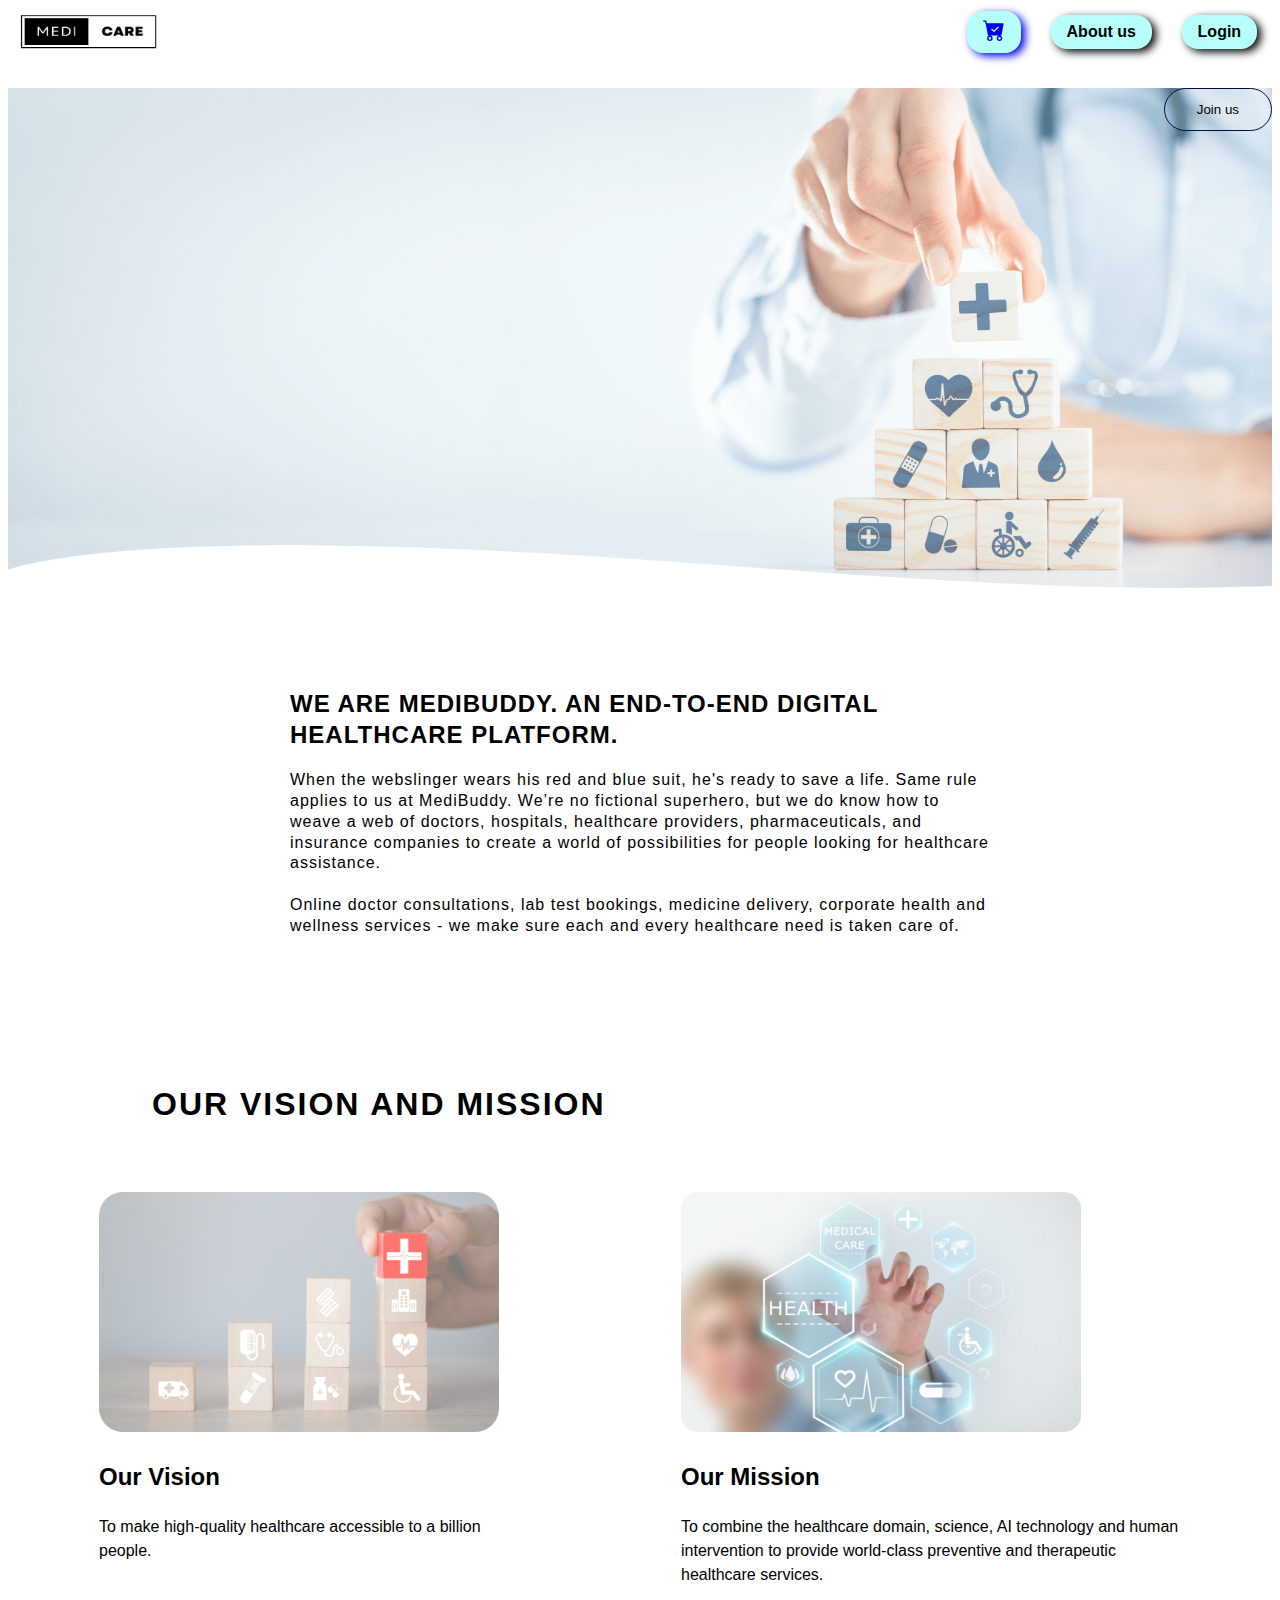
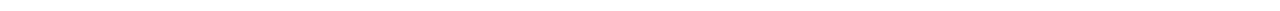
==== aboutus.html @ 4205ca11 "blur property added" ====
<!DOCTYPE html>
<html lang="en">

<head>
    <meta charset="UTF-8">
    <meta name="viewport" content="width=device-width, initial-scale=1.0">
    <title>About us</title>
    <link rel="stylesheet" href="styles.css">
</head>

<body>
    <nav class="first-block">
        <img src="Medi-care.jpg" style="height: 3rem; width: 10rem; border-radius: 1rem;">
        <div class="block-1">
            <a href="sales.html" class="button-nav"><svg xmlns="http://www.w3.org/2000/svg" width="22" height="22" fill="currentColor"
                class="bi bi-cart-check-fill" viewBox="0 0 16 16">
                <path
                    d="M.5 1a.5.5 0 0 0 0 1h1.11l.401 1.607 1.498 7.985A.5.5 0 0 0 4 12h1a2 2 0 1 0 0 4 2 2 0 0 0 0-4h7a2 2 0 1 0 0 4 2 2 0 0 0 0-4h1a.5.5 0 0 0 .491-.408l1.5-8A.5.5 0 0 0 14.5 3H2.89l-.405-1.621A.5.5 0 0 0 2 1H.5zM6 14a1 1 0 1 1-2 0 1 1 0 0 1 2 0zm7 0a1 1 0 1 1-2 0 1 1 0 0 1 2 0zm-1.646-7.646-3 3a.5.5 0 0 1-.708 0l-1.5-1.5a.5.5 0 1 1 .708-.708L8 8.293l2.646-2.647a.5.5 0 0 1 .708.708z" />
            </svg></a>
            <a href="aboutus.html"><button class="button-nav">About us</button></a>
            <a href="login.html"><button class="button-nav">Login</button></a>
        </div>
    </nav>
    <main class="about-1">
        <div class="about-photo">
            <form action="https://pharmeasy.in/" target="_blank">
                <button>Join us</button>
            </form>
        </div>
    </main>
    <section class="info">
        <div class="inner-info">
            <h2>WE ARE MEDIBUDDY. AN END-TO-END DIGITAL HEALTHCARE PLATFORM.</h2>
            <p>When the webslinger wears his red and blue suit, he's ready to save a life. Same rule applies to us at
                MediBuddy. We’re no fictional superhero, but we do know how to weave a web of doctors, hospitals,
                healthcare providers, pharmaceuticals, and insurance companies to create a world of possibilities for
                people looking for healthcare assistance.<br><br>

                Online doctor consultations, lab test bookings, medicine delivery, corporate health and wellness
                services - we make sure each and every healthcare need is taken care of.</p>
        </div>
    </section>
    <section class="services" style="margin-top: 7rem;">
        <div style="display: flex; flex-direction: column;">
            <h1 style="padding-left: 9rem; font-family: Arial Narrow, Arial, sans-serif;letter-spacing: 2px;">OUR VISION AND MISSION</h1>
            <div style="display: flex; flex-direction: row; justify-content: space-around; padding-top: 3rem; line-height: 1.5">
                <div class="vision" style="width: 400px; height: 250px; font-family: Arial Narrow, Arial, sans-serif;">
                    <img src="vision.png" alt="Vision" height="240px" width="400px">
                    <h2>Our Vision</h2>
                    <p>To make high-quality healthcare
                        accessible to a billion people.</p>
                </div>
                <div class="mission" style="width: 500px; font-family: Arial Narrow, Arial, sans-serif; line-height: 1.5;">
                    <img src="mission.png" alt="mission" width="400px" height="240p">
                    <h2>Our Mission</h2>
                    <p>To combine the healthcare domain, science, AI technology and human intervention to provide
                        world-class preventive and therapeutic healthcare services.</p>
                </div>
            </div>
        </div>
    </section>
</body>

</html>
---- styles.css ----
.first-block {
    display: flex;
    flex-direction: row;
    justify-content: space-between;
}

.button-nav {
    text-decoration: none;
    /* color: ; */
    font-size: 1rem;
    font-family: Candara, Calibri, Segoe, Segoe UI, Optima, Arial, sans-serif;
    padding: 0.5rem 1rem 0.5rem 1rem;
    background-color: #B6FFFA;
    border-radius: 1rem;
    border: none;
    box-shadow: 4px 3px 0.5rem;
    font-weight: 700;
}

.button-nav:hover {
    background-color: #FCF5ED;
}

.block-1 {
    width: 25vw;
    display: flex;
    flex-direction: row;
    align-items: center;
    justify-content: space-around;
}

.second-block {
    margin-top: 1rem;
    height: 12rem;
    background-color: #3876BF;
    border-radius: 0.8rem;
    font-size: 1rem;
    text-align: center;
    color: #fff;
    display: flex;
    flex-direction: column;
    justify-content: center;
    font-family: Brush Script MT, cursive;
}

.input-search {
    height: 3.5rem;
    margin-top: 1rem;
    display: flex;
    flex-direction: row;
    justify-content: center;
}

#search,
.pin-code:focus {
    outline: none;
}

#search {
    height: 100%;
    width: 35%;
    border: none;
    padding: 2rem 2rem 2rem 2rem;
    box-shadow: 10px 5px 5px #2b607a;
    background-color: #F5F5F5;
}

.pin-code {
    border-bottom-left-radius: 1.2rem;
    border-top-left-radius: 1.2rem;
    height: 4rem;
    border-right: 0.5px solid #6499E9;
    border-bottom: none;
    border-left: none;
    border-top: none;
    box-shadow: 10px 5px 5px #2b607a;
    background-color: #F5F5F5;
    padding: 1rem 1rem 1rem 1rem;
}

.button {
    display: flex;
    font-size: 1.1rem;
    flex-direction: row;
    align-items: center;
    justify-content: center;
    background-color: #F5F5F5;
    height: 4rem;
    width: 9rem;
    border-top-right-radius: 1rem;
    border-bottom-right-radius: 1rem;
    box-shadow: 10px 5px 5px #2b607a;
    border-left: 0.5px solid #6499E9;
    font-family: 'Tahoma', 'Verdana', 'Segoe', 'sans-serif';
    border-bottom: none;
    border-right: none;
    border-top: none;
    color: #3876BF;
}

.facilities {
    margin-left: 7rem;
    margin-right: 7rem;
    height: 25rem;
    /* background-color: cyan; */
    display: flex;
    flex-direction: row;
    justify-content: space-around;
    align-items: center;
    text-align: center;
    font-family: Futura, Trebuchet MS, Arial, sans-serif;
    font-size: 0.8rem;
}

.facilities-1 p {
    font-family: Futura, Trebuchet MS, Arial, sans-serif;
    font-size: 0.85rem;
    letter-spacing: 0.8px;
    font-weight: 100;
}

.facilities-1:hover {
    box-shadow: 1px 1px 1px 5px #F5F7F8;
}

.facilities-1 {
    padding: 1rem 1rem 1rem 1rem;
}

.download {
    display: flex;
    flex-direction: row;
    justify-content: center;
}

.download-1 {
    background-image: url('banner.webp');
    background-size: cover;
    width: 80%;
    height: 27rem;
    border-radius: 1rem;
    display: flex;
    flex-direction: row;
    justify-content: center;
    align-items: center;
}

.content {
    display: flex;
    flex-direction: row;
    /* justify-content: flex-start; */
    align-items: end;
    width: 80%;
    height: 80%;
    /* background-color: cyan; */
}

.input-image {
    width: 10rem;
    height: 3rem;
    transition: all 0.5s;
    border-radius: 1rem;
}

.input-image:hover {
    box-shadow: 1px 1px 1px 2px #0F0F0F;
}

.discover {
    display: flex;
    flex-direction: row;
    justify-content: center;
}

.discover-1 {
    display: flex;
    flex-direction: column;
    justify-content: center;
    width: 1100px;
    height: 300px;
    /* background-color: cyan; */
}

.discover-link {
    display: flex;
    flex-direction: row;
    justify-content: space-between;
    text-align: center;
    font-family: Lucida Grande, Lucida Sans Unicode, Lucida Sans, Geneva, Verdana, sans-serif;
    font-size: 1rem;
    letter-spacing: 1px;
    line-height: 1.7;
    /* background-color: cyan; */
}

.heading-2 h2,
a {
    font-family: Arial Narrow, Arial, sans-serif;
    text-decoration: none;
}

.discover-link a:hover {
    color: green;
}

footer {
    display: flex;
    flex-direction: row;
    width: 100vw;
    height: 650px;
    justify-content: center;
    /* background-color: cyan; */
    background-image: url('footer.svg');
    font-family: Trebuchet MS, Lucida Grande, Lucida Sans Unicode, Lucida Sans, Tahoma, sans-serif;
    background-repeat: no-repeat;
    background-size: cover;
    align-items: end;
}

.footer-list {
    height: 55%;
    width: 75%;
    display: flex;
    flex-direction: row;
    row-gap: 5rem;
    justify-content: space-between;
    align-items: start;
    column-gap: 4rem;
}

.footer-list,
.discover-link a {
    font-family: Trebuchet MS, Lucida Grande, Lucida Sans Unicode, Lucida Sans, Tahoma, sans-serif;
}

.anchor-list {
    display: flex;
    flex-direction: column;
    line-height: 2.5;
    /* margin-right: 2rem; */
}

.hospital,
.about {
    font-size: 1.5rem;
}

.about-list {
    display: flex;
    flex-direction: column;
    line-height: 2.5;
    /* margin-top: 3rem; */
    /* margin-right: 2rem; */
}

.utility {
    display: flex;
    flex-direction: column;
    /* line-height: 2.5; */
    row-gap: 1ch;
}

.icons-1 {
    display: flex;
    flex-direction: row;
    justify-content: space-evenly;
    padding: 1rem 1rem 1rem 1rem;
}

.download-play,
.toc,
.privacy {
    /* border: 2px solid red; */
    padding: 0.5rem 0.5rem 0.5rem 0.5rem;
    background-color: rgba(255, 254, 250, 0.1);
    border-radius: 0.5rem;
    color: white;
    font-family: Arial Narrow, Arial, sans-serif;
    text-align: center;
    /* border: none; */

}

.utility a,button{
    border: none;
    outline: none;
}

.utility button:hover{
    background-color: #A0E9FF;  
}

/*About us Page*/

.about-1 {
    margin-top: 2rem;
    height: 500px;
    width: 100%;
    background-image: url('aboutus.png');
    background-size: cover;
}

.about-photo {
    display: flex;
    flex-direction: row;
    justify-content: end;
}

.about-photo button {
    border: 1px solid #050a4e;
    padding: 0.8rem 2rem 0.8rem 2rem;
    border-radius: 2rem;
    background-color: rgba(255, 254, 250, 0.1);
    font-family: Arial Narrow, Arial, sans-serif;
}

.info {
    margin-top: 5rem;
    display: flex;
    flex-direction: row;
    justify-content: center;
}

.inner-info {
    width: 700px;
    letter-spacing: 1px;
    font-family: Arial Narrow, Arial, sans-serif;
    font-size: 1em;
    line-height: 1.3;
}

/*login Page*/

.background-color {
    height: 100vh;
    /* background-color: rgba(255, 255, 255, 0.3); */
    display: flex;
    flex-direction: row;
    justify-content: center;
    align-items: center;
    
}

.login-container {
    width: 500px;
    height: 600px;
    /* background-color: greenyellow; */
    border: 2px solid cyan;
    border-radius: 1rem;
    backdrop-filter: blur(2px);
}

.form-login {
    padding: 1rem 1rem 1rem 2rem;
    display: flex;
    flex-direction: column;
    row-gap: 1.5rem;
    font-family: Avant Garde, Avantgarde, Century Gothic, CenturyGothic, AppleGothic, sans-serif;
}

#email,
#password {
    width: 25rem;
    border-radius: 1.5rem;
    border: none;
    outline: none;
    padding: 0.8rem 0.8rem 0.8rem 0.8rem;
    font-family: Futura, Trebuchet MS, Arial, sans-serif;
}

/*Register page*/

.Register {
    height: 670px;
    width: 500px;
    display: flex;
    flex-direction: column;
    row-gap: 1.5rem;
    padding-left: 3rem;
    padding-right: 3rem;
    padding-top: 1rem;
    /* background-color: white; */
    border-radius: 0.5rem;
    outline: none;
    border: none;
    box-shadow: 2px 2px 5px 3px #EEEEEE;
    font-family: Futura, Trebuchet MS, Arial, sans-serif;
    backdrop-filter: blur(20px);
    /* background-color: green; */

}

.first-last input {
    height: 2.3rem;
    width: 14.5rem;
    border-radius: 0.3rem;
    border: none;
    background-color: #FFF6F6;
    padding-left: 0.5rem;
}

.reg-details input {
    height: 2.3rem;
    border-radius: 0.3rem;
    border: none;
    background-color: #FFF6F6;
    padding-left: 0.5rem;
}

.dob input {
    width: 9.5rem;
    height: 2.3rem;
    border-radius: 0.3rem;
    border: none;
    background-color: #FFF6F6;
    padding-left: 0.5rem;
}

.gender label {
    width: 9rem;
    height: 2.3rem;
    border-radius: 0.3rem;
    border: none;
    background-color: #FFF6F6;
    padding-left: 0.5rem;
    text-align: center;
    padding-top: 1rem;
}

/*Payment Page*/

.Payment-1 {
    height: 100vh;
    display: flex;
    flex-direction: row;
    justify-content: center;
    align-items: center;
    background-image: url('payment.avif');
    background-size: 100vw 100vh;
    background-repeat: no-repeat;
    background-position: center;
}

.Payment-2 {
    display: flex;
    flex-direction: row;
    height: 40rem;
    width: 69rem;
    border-radius: 2rem;
    backdrop-filter: blur(10px);
}

.billing-address {
    display: flex;
    flex-direction: column;
    align-items: center;
    row-gap: 1.5rem;
    /* padding-left: 4rem; */
    width: 50vw;
    background-color: rgba(181, 203, 153, 0.7);
    border: none;
    outline: none;
    border-radius: 1rem 0 0 1rem;
}

.Payment {
    width: 50vw;
    /* padding-left: 8rem; */
    display: flex;
    flex-direction: column;
    row-gap: 1.2rem;
    background-color: rgba(173, 216, 230, 0.8);
    align-items: center;
    font-family: Futura, Trebuchet MS, Arial, sans-serif;
    border-radius: 0 1rem 1rem 0;

}

.block {
    height: 89px;
    width: 182px;
    display: flex;
    flex-direction: row;
    justify-content: space-around;
    align-items: center;
    border: 1px solid red;
    border-radius: 1.2rem;
    background-color: #FCF5ED;
    font-family: Futura, Trebuchet MS, Arial, sans-serif;
}

.category-1 {
    display: flex;
    flex-direction: row;
    flex-wrap: wrap;
    justify-content: space-between;
    height: 270px;
    width: 1100px;
    /* border: 1px solid green; */
    padding-left: 1.3rem;
    padding-right: 1.3rem;
    padding-top: 1.3rem;
    background-color: #FFF6F6;
    border-radius: 0.3rem;
}

.category {
    display: flex;
    flex-direction: row;
    justify-content: center;
}

.seller-block {
    display: flex;
    flex-direction: column;
    align-items: center;
    width: 189.8px;
    height: 300px;
    /* border: 2px solid black; */
    justify-content: center;
    padding-left: 1rem;
    font-family: Futura, Trebuchet MS, Arial, sans-serif;
    border-radius: 0.5rem;
    background-color: rgba(205, 245, 253, 0.5);
    border: 3px solid transparent;
    transition: all 0.5s ease;
}

.seller-block:hover {
    /* box-shadow: -1px 1px 1px 2px #fefdfd; */
    
    border: 3px solid cyan;
    scale: 1.1;
}

.seller-1 {
    width: 85vw;
    display: flex;
    flex-direction: row;
    justify-content: space-evenly;
}

.Add {
    width: 150px;
    padding: 1rem 1.5rem 1rem 1.5rem;
    background-color: #165D59;
    color: white;
    border: none;
    outline: none;
    border-radius: 0.5rem;
    font-weight: 700;
    font-family: Futura, Trebuchet MS, Arial, sans-serif;
}

.Add:hover{
    background-color: #48817e;
    
}

.best-seller {
    display: flex;
    flex-direction: row;
    justify-content: end;
}

.background-style {
    background-repeat: no-repeat;
    background-size: contain;
    display: flex;
    flex-direction: column;
    justify-content: center;
    border-radius: 0.7rem;
    margin-top: 3rem;
}

.sell-meds:hover {
    opacity: 0.8;
}

.nav-button{
    text-decoration: none;
    padding: 0.5rem 0.5rem;
    font-size: 1rem;
    font-family: Futura, Trebuchet MS, Arial, sans-serif;
    background-color: #f4fefe;
    font-weight: bold;
}

.nav-button:hover{
    background-color: rgb(46, 233, 36);
    border-radius: 5px;
    transition: all 0.3s ease-in;
}
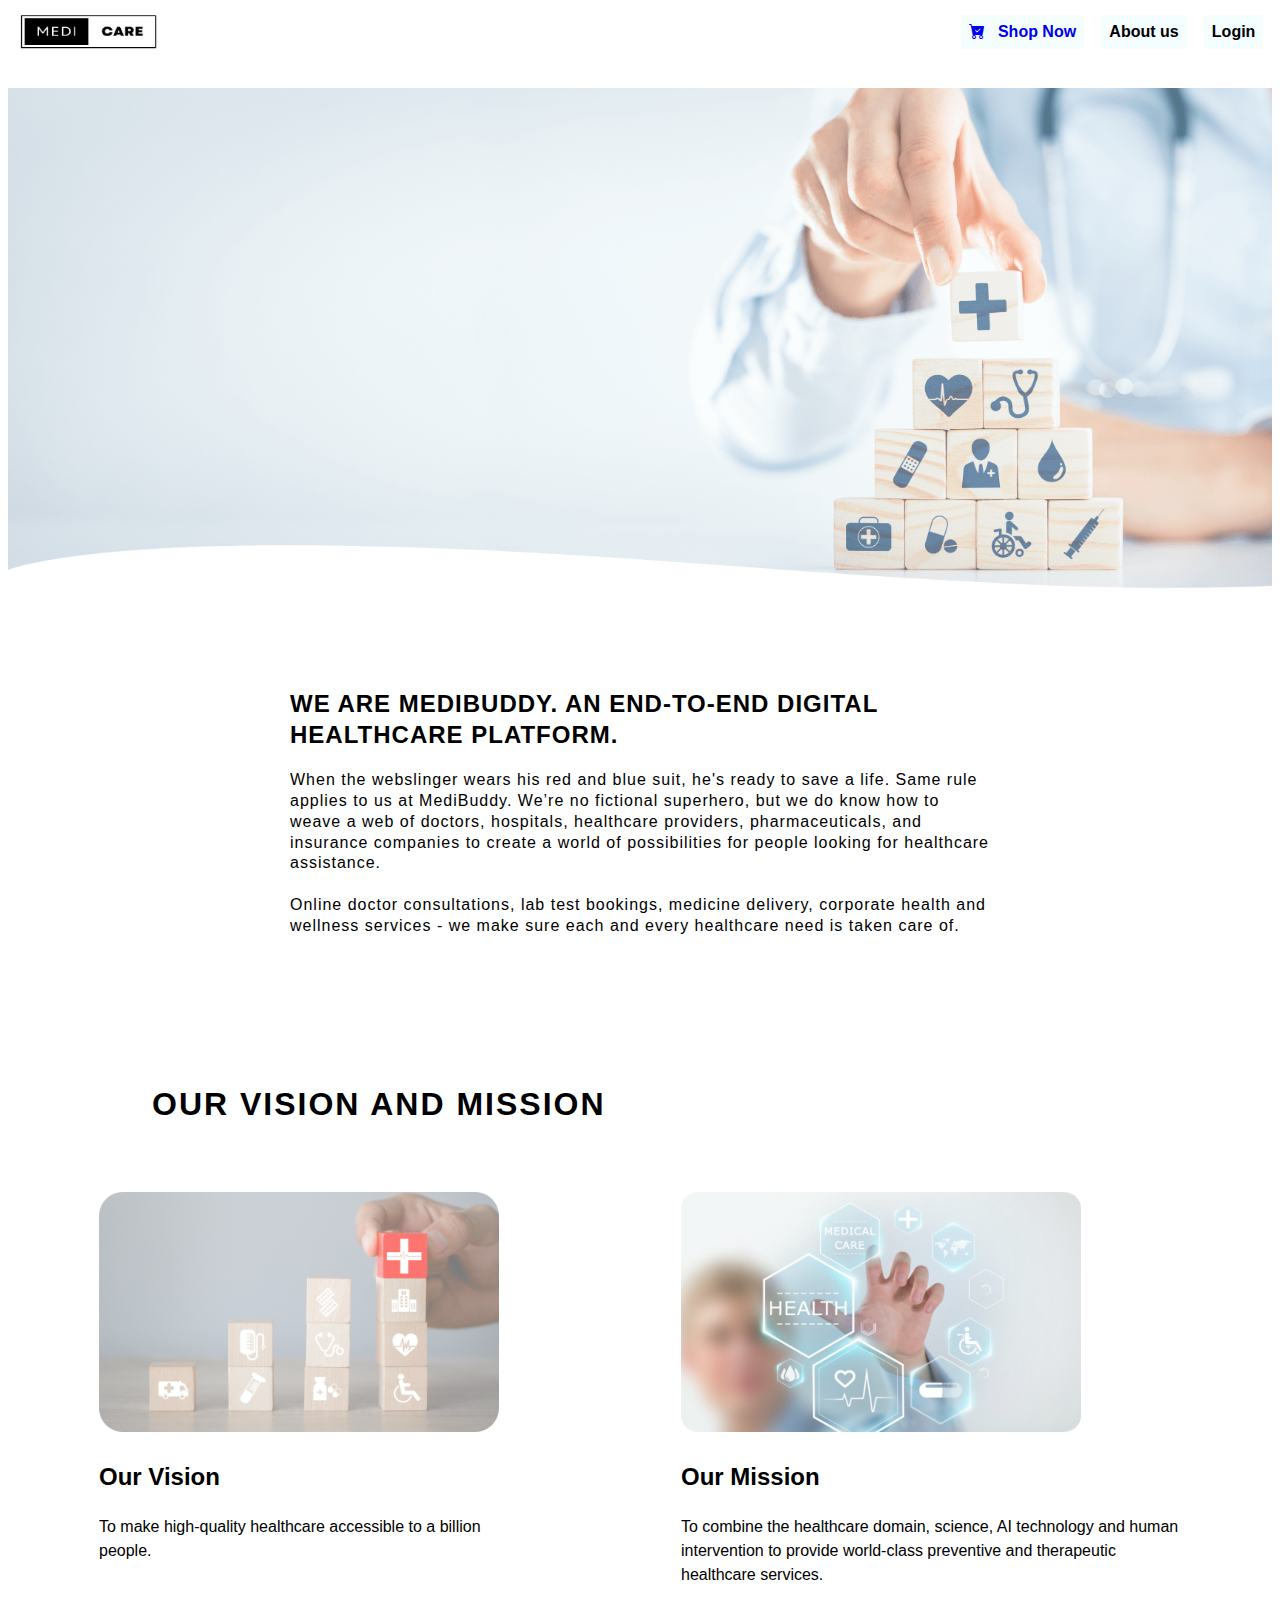
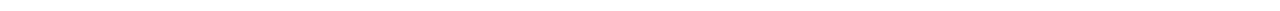
==== commit 5044bfb5: "change background" ====
--- a/aboutus.html
+++ b/aboutus.html
@@ -5,6 +5,7 @@
     <meta charset="UTF-8">
     <meta name="viewport" content="width=device-width, initial-scale=1.0">
     <title>About us</title>
+    <link rel="stylesheet" href="https://cdn.jsdelivr.net/npm/bootstrap-icons@1.11.1/font/bootstrap-icons.css">
     <link rel="stylesheet" href="styles.css">
 </head>
 
@@ -12,21 +13,13 @@
     <nav class="first-block">
         <img src="Medi-care.jpg" style="height: 3rem; width: 10rem; border-radius: 1rem;">
         <div class="block-1">
-            <a href="sales.html" class="button-nav"><svg xmlns="http://www.w3.org/2000/svg" width="22" height="22" fill="currentColor"
-                class="bi bi-cart-check-fill" viewBox="0 0 16 16">
-                <path
-                    d="M.5 1a.5.5 0 0 0 0 1h1.11l.401 1.607 1.498 7.985A.5.5 0 0 0 4 12h1a2 2 0 1 0 0 4 2 2 0 0 0 0-4h7a2 2 0 1 0 0 4 2 2 0 0 0 0-4h1a.5.5 0 0 0 .491-.408l1.5-8A.5.5 0 0 0 14.5 3H2.89l-.405-1.621A.5.5 0 0 0 2 1H.5zM6 14a1 1 0 1 1-2 0 1 1 0 0 1 2 0zm7 0a1 1 0 1 1-2 0 1 1 0 0 1 2 0zm-1.646-7.646-3 3a.5.5 0 0 1-.708 0l-1.5-1.5a.5.5 0 1 1 .708-.708L8 8.293l2.646-2.647a.5.5 0 0 1 .708.708z" />
-            </svg></a>
-            <a href="aboutus.html"><button class="button-nav">About us</button></a>
-            <a href="login.html"><button class="button-nav">Login</button></a>
+            <a href="sales.html" class="nav-button"><i class="bi bi-cart-check-fill"></i>&nbsp&nbsp&nbspShop Now</a>
+            <a href="aboutus.html" target="_blank"><button class="nav-button">About us</button></a>
+            <a href="login.html" target="_blank"><button class="nav-button">Login</button></a>
         </div>
     </nav>
     <main class="about-1">
-        <div class="about-photo">
-            <form action="https://pharmeasy.in/" target="_blank">
-                <button>Join us</button>
-            </form>
-        </div>
+        
     </main>
     <section class="info">
         <div class="inner-info">
--- a/styles.css
+++ b/styles.css
@@ -158,12 +158,13 @@
 .input-image {
     width: 10rem;
     height: 3rem;
-    transition: all 0.5s;
-    border-radius: 1rem;
+    transition: all 0.5s ease-in-out;
+    /* border-radius: 1rem; */
 }
 
 .input-image:hover {
-    box-shadow: 1px 1px 1px 2px #0F0F0F;
+    /* box-shadow: 1px 1px 1px 2px #0F0F0F; */
+    scale: 1.05;
 }
 
 .discover {
@@ -195,7 +196,7 @@
 
 .heading-2 h2,
 a {
-    font-family: Arial Narrow, Arial, sans-serif;
+    /* font-family: Arial Narrow, Arial, sans-serif; */
     text-decoration: none;
 }
 
@@ -347,7 +348,7 @@
     /* background-color: greenyellow; */
     border: 2px solid cyan;
     border-radius: 1rem;
-    backdrop-filter: blur(2px);
+    backdrop-filter: blur(20px);
 }
 
 .form-login {
@@ -379,13 +380,13 @@
     padding-left: 3rem;
     padding-right: 3rem;
     padding-top: 1rem;
-    /* background-color: white; */
-    border-radius: 0.5rem;
+    /* background-color: rgba(255,255,255,0.1); */
+    border-radius: 0.8rem;
     outline: none;
-    border: none;
-    box-shadow: 2px 2px 5px 3px #EEEEEE;
-    font-family: Futura, Trebuchet MS, Arial, sans-serif;
-    backdrop-filter: blur(20px);
+    /* border: 2px solid cyan; */
+    /* box-shadow: 2px 2px 5px 3px #EEEEEE; */
+    font-family: Futura, Trebuchet MS, Arial, sans-serif;
+    backdrop-filter: blur(120px);
     /* background-color: green; */
 
 }
@@ -587,7 +588,7 @@
 }
 
 .nav-button:hover{
-    background-color: rgb(46, 233, 36);
+    background-color: rgba(46, 233, 36,0.5);
     border-radius: 5px;
     transition: all 0.3s ease-in;
 }